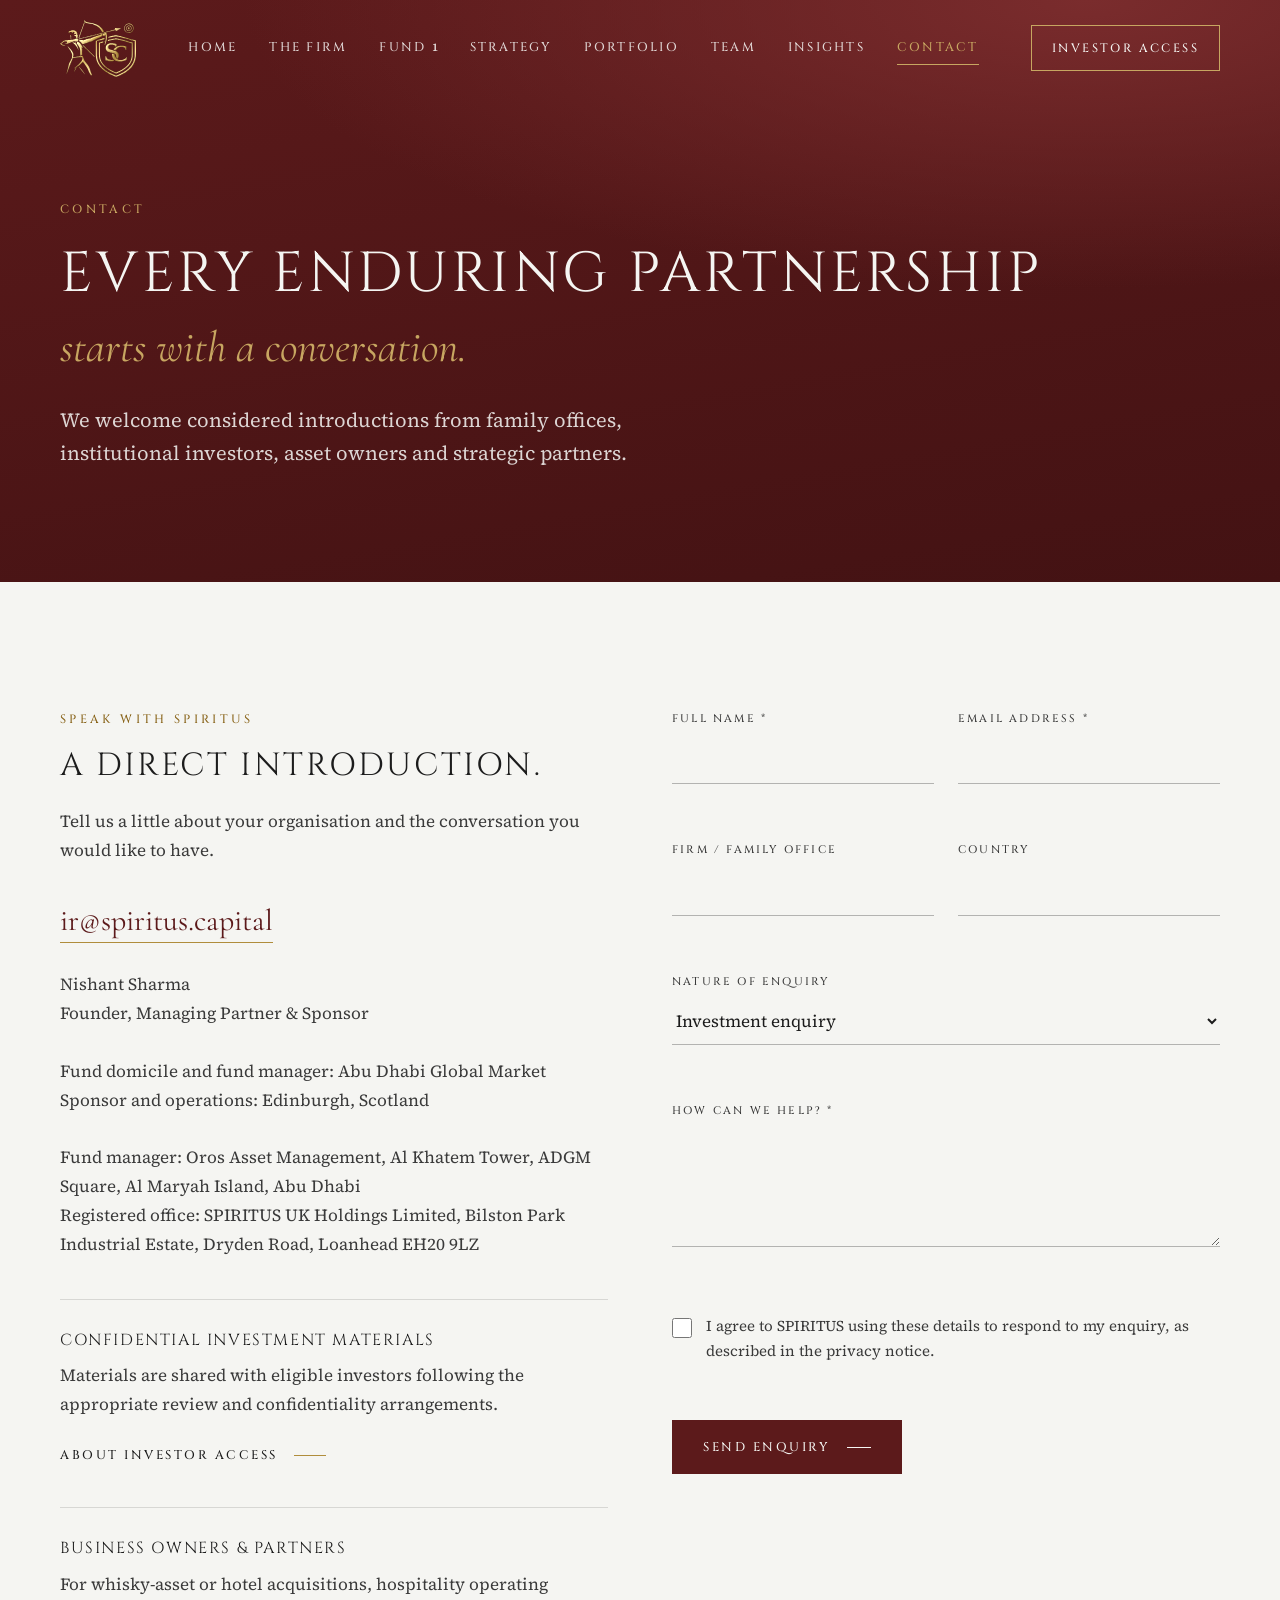
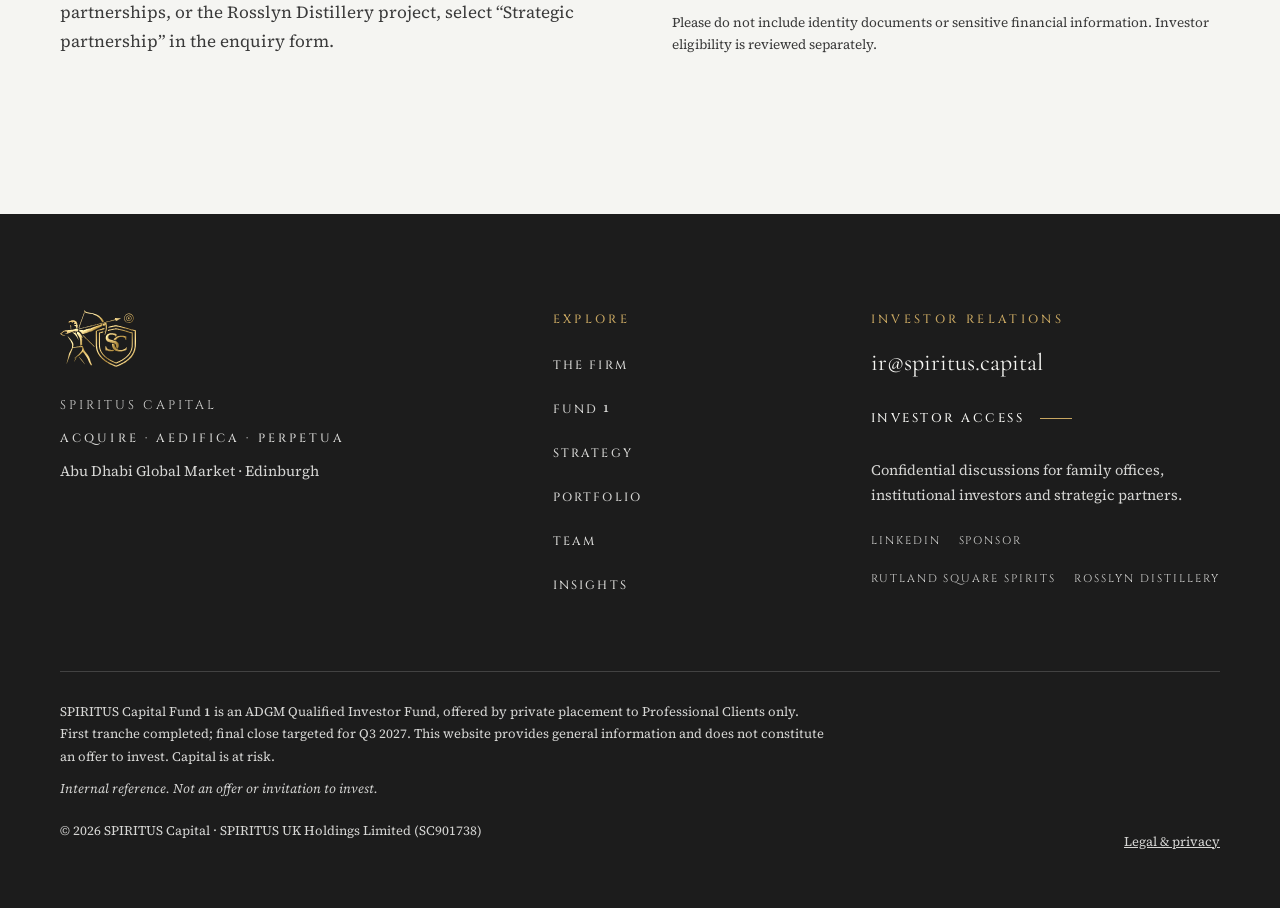
==== contact/index.html @ 17da9417 "Launch SPIRITUS Capital website Co-Authored-By: Claude Opus 5.5 <noreply@anthropic.com> Claude-Sessi" ====
<!DOCTYPE html>
<html lang="en-GB">
<head>
<meta charset="utf-8">
<meta name="viewport" content="width=device-width, initial-scale=1">
<title>Contact | SPIRITUS Capital</title>
<meta name="description" content="Contact SPIRITUS Capital investor relations about SPIRITUS Capital Fund 1, asset opportunities or partnerships.">
<meta name="robots" content="index, follow">
<link rel="canonical" href="https://spiritus.capital/contact/">
<meta property="og:type" content="website">
<meta property="og:site_name" content="SPIRITUS Capital">
<meta property="og:title" content="Contact | SPIRITUS Capital">
<meta property="og:description" content="Contact SPIRITUS Capital investor relations about SPIRITUS Capital Fund 1, asset opportunities or partnerships.">
<meta property="og:url" content="https://spiritus.capital/contact/">
<meta property="og:image" content="https://spiritus.capital/assets/og.jpg">
<meta property="og:image:width" content="1200"><meta property="og:image:height" content="630">
<meta property="og:image:alt" content="SPIRITUS Capital — private equity, Abu Dhabi Global Market">
<meta name="twitter:card" content="summary_large_image">
<meta name="theme-color" content="#5C1A1B">
<link rel="icon" type="image/svg+xml" href="/assets/img/crest-gold.svg">
<link rel="icon" type="image/png" sizes="32x32" href="/assets/img/favicon-32.png">
<link rel="apple-touch-icon" href="/assets/img/apple-touch-icon.png">
<link rel="preload" href="/assets/fonts/cinzel-400.woff2" as="font" type="font/woff2" crossorigin>
<link rel="preload" href="/assets/fonts/cormorant-400i.woff2" as="font" type="font/woff2" crossorigin>
<link rel="preload" href="/assets/fonts/sourceserif-400.woff2" as="font" type="font/woff2" crossorigin>
<link rel="stylesheet" href="/assets/site.css">
</head>
<body>
<a class="skip" href="#main">Skip to content</a>
<div class="progress" id="progress" aria-hidden="true"></div>
<svg width="0" height="0" style="position:absolute" aria-hidden="true" focusable="false"><defs>
<linearGradient id="foil" gradientUnits="userSpaceOnUse" x1="0" y1="0" x2="800" y2="600">
<stop offset="0" stop-color="#7d5c1f"/><stop offset=".16" stop-color="#c9a458"/><stop offset=".3" stop-color="#f1dfa0"/><stop offset=".42" stop-color="#b08d3c"/><stop offset=".56" stop-color="#e3c77f"/><stop offset=".7" stop-color="#94712a"/><stop offset=".84" stop-color="#d9bc72"/><stop offset="1" stop-color="#8c6a26"/></linearGradient>
<linearGradient id="glint" gradientUnits="userSpaceOnUse" x1="0" y1="0" x2="800" y2="220">
<stop offset=".38" stop-color="#fff8e2" stop-opacity="0"/><stop offset=".5" stop-color="#fff8e2" stop-opacity=".55"/><stop offset=".62" stop-color="#fff8e2" stop-opacity="0"/>
<animateTransform attributeName="gradientTransform" type="translate" values="-1000 0;-1000 0;1000 0" keyTimes="0;.55;1" dur="9s" repeatCount="indefinite"/></linearGradient>
<filter id="emboss" x="-4%" y="-4%" width="108%" height="112%" color-interpolation-filters="sRGB">
<feGaussianBlur in="SourceAlpha" stdDeviation="2.2" result="b"/>
<feSpecularLighting in="b" surfaceScale="4" specularConstant=".85" specularExponent="18" lighting-color="#fff4d6" result="s"><feDistantLight azimuth="225" elevation="40"/></feSpecularLighting>
<feComposite in="s" in2="SourceAlpha" operator="in" result="s2"/>
<feComposite in="SourceGraphic" in2="s2" operator="arithmetic" k2="1" k3=".6" result="lit"/>
<feOffset in="SourceAlpha" dx="1.5" dy="3" result="o"/><feGaussianBlur in="o" stdDeviation="3" result="ob"/>
<feFlood flood-color="#160404" flood-opacity=".6"/><feComposite in2="ob" operator="in" result="shadow"/>
<feMerge><feMergeNode in="shadow"/><feMergeNode in="lit"/></feMerge></filter>
<filter id="emboss-sm" x="-6%" y="-6%" width="112%" height="116%" color-interpolation-filters="sRGB">
<feGaussianBlur in="SourceAlpha" stdDeviation="3" result="b"/>
<feSpecularLighting in="b" surfaceScale="3" specularConstant=".7" specularExponent="14" lighting-color="#fff4d6" result="s"><feDistantLight azimuth="225" elevation="45"/></feSpecularLighting>
<feComposite in="s" in2="SourceAlpha" operator="in" result="s2"/>
<feComposite in="SourceGraphic" in2="s2" operator="arithmetic" k2="1" k3=".5" result="lit"/>
<feOffset in="SourceAlpha" dx="2" dy="5" result="o"/><feGaussianBlur in="o" stdDeviation="4" result="ob"/>
<feFlood flood-color="#0e0303" flood-opacity=".55"/><feComposite in2="ob" operator="in" result="shadow"/>
<feMerge><feMergeNode in="shadow"/><feMergeNode in="lit"/></feMerge></filter>
</defs></svg>
<header class="site" id="hdr">
  <div class="wrap hbar">
    <a class="mark" href="/" aria-label="SPIRITUS Capital — home"><svg class="crest " viewBox="0 0 800 600" role="img" aria-label="SPIRITUS Capital" focusable="false"><g filter="url(#emboss-sm)"><use href="/assets/img/crest-symbol.svg#c" fill="url(#foil)"/></g></svg></a>
    <nav class="main" id="nav" aria-label="Main">
      <a href="/">Home</a><a href="/firm/">The Firm</a><a href="/fund/">Fund&nbsp;<span class="n1">1</span></a><a href="/strategy/">Strategy</a><a href="/portfolio/">Portfolio</a><a href="/team/">Team</a><a href="/insights/">Insights</a><a href="/contact/" aria-current="page">Contact</a>
    </nav>
    <div class="hright">
      <a class="access" href="/investor-access/">Investor access</a>
      <button class="burger" id="burger" aria-label="Menu" aria-expanded="false" aria-controls="nav"><i></i><i></i><i></i></button>
    </div>
  </div>
</header>
<main id="main">

  <section class="phero g-ox grad on-dark"><div class="wrap"><p class="eyebrow" data-h>Contact</p><h1 data-h style="--d:.12s"><span class="disp">Every enduring partnership</span><span class="stmt">starts with a conversation.</span></h1><p class="lead" data-h style="--d:.28s">We welcome considered introductions from family offices, institutional investors, asset owners and strategic partners.</p></div></section>
  <section class="sec g-iv"><div class="wrap grid2">
    <div data-r>
      <p class="eyebrow">Speak with SPIRITUS</p>
      <h2 style="margin:18px 0 22px"><span class="head">A direct introduction.</span></h2>
      <p class="body">Tell us a little about your organisation and the conversation you would like to have.</p>
      <p style="margin-top:30px"><a class="mailto" href="mailto:ir@spiritus.capital">ir@spiritus.capital</a></p>
      <p class="body" style="margin-top:24px">Nishant Sharma<br>Founder, Managing Partner &amp; Sponsor<br><br>Fund domicile and fund manager: Abu Dhabi Global Market<br>Sponsor and operations: Edinburgh, Scotland<br><br>Fund manager: Oros Asset Management, Al Khatem Tower, ADGM Square, Al Maryah Island, Abu Dhabi<br>Registered office: SPIRITUS UK Holdings Limited, Bilston Park Industrial Estate, Dryden Road, Loanhead EH20 9LZ</p>
      <div class="block-line" style="margin-top:40px"><p class="title">Confidential investment materials</p><p class="body">Materials are shared with eligible investors following the appropriate review and confidentiality arrangements.</p><p style="margin-top:14px"><a class="go" href="/investor-access/">About investor access</a></p></div>
      <div class="block-line"><p class="title">Business owners &amp; partners</p><p class="body">For whisky-asset or hotel acquisitions, hospitality operating partnerships, or the Rosslyn Distillery project, select “Strategic partnership” in the enquiry form.</p></div>
    </div>
    <form class="form" id="enquiry" novalidate data-r style="--d:.12s">
      <div><label for="f-name">Full name *</label><input id="f-name" required autocomplete="name"></div>
      <div><label for="f-email">Email address *</label><input id="f-email" type="email" required autocomplete="email"></div>
      <div><label for="f-firm">Firm / family office</label><input id="f-firm" autocomplete="organization"></div>
      <div><label for="f-country">Country</label><input id="f-country" autocomplete="country-name"></div>
      <div class="full"><label for="f-type">Nature of enquiry</label><select id="f-type"><option>Investment enquiry</option><option>Investor access</option><option>Strategic partnership</option><option>Professional adviser</option><option>Media enquiry</option><option>Other</option></select></div>
      <div class="full"><label for="f-msg">How can we help? *</label><textarea id="f-msg" required></textarea></div>
      <div class="full check"><input type="checkbox" id="f-consent" required><label for="f-consent">I agree to SPIRITUS using these details to respond to my enquiry, as described in the privacy notice.</label></div>
      <div class="full"><button class="btn ox" type="submit">Send enquiry</button></div>
      <p class="full form-msg" id="form-msg" role="status" aria-live="polite"></p>
      <p class="full caption">Please do not include identity documents or sensitive financial information. Investor eligibility is reviewed separately.</p>
    </form>
  </div></section>

</main>
<footer class="site on-dark">
  <div class="wrap fgrid">
    <div>
      <svg class="crest sym" viewBox="0 0 800 600" aria-hidden="true" focusable="false"><g filter="url(#emboss-sm)"><use href="/assets/img/crest-symbol.svg#c" fill="url(#foil)"/></g></svg>
      <p class="fid">SPIRITUS CAPITAL</p>
      <p class="motto">ACQUIRE · AEDIFICA · PERPETUA</p>
      <p class="floc">Abu Dhabi Global Market · Edinburgh</p>
    </div>
    <nav class="fnav" aria-label="Footer"><p class="eyebrow">Explore</p><a href="/firm/">The Firm</a><a href="/fund/">Fund&nbsp;<span class="n1">1</span></a><a href="/strategy/">Strategy</a><a href="/portfolio/">Portfolio</a><a href="/team/">Team</a><a href="/insights/">Insights</a></nav>
    <div class="fcontact"><p class="eyebrow" style="margin-top:0">Investor relations</p><a class="fmail" href="mailto:ir@spiritus.capital">ir@spiritus.capital</a><br><a class="go" href="/investor-access/">Investor access</a><p>Confidential discussions for family offices, institutional investors and strategic partners.</p><p class="flinks"><a class="fl" href="https://www.linkedin.com/company/147026980/" target="_blank" rel="noopener">LinkedIn</a><a class="fl" href="https://www.nishantsharma.co.uk" target="_blank" rel="noopener">Sponsor</a><a class="fl" href="https://www.rutlandsquarespirits.com" target="_blank" rel="noopener">Rutland Square Spirits</a><a class="fl" href="https://www.rosslyndistillery.com" target="_blank" rel="noopener">Rosslyn Distillery</a></p></div>
  </div>
  <div class="wrap flegal">
    <p>SPIRITUS Capital Fund&nbsp;<span class="n1">1</span> is an ADGM Qualified Investor Fund, offered by private placement to Professional Clients only. First tranche completed; final close targeted for Q3 2027. This website provides general information and does not constitute an offer to invest. Capital is at risk.</p>
    <p class="std">Internal reference. Not an offer or invitation to invest.</p>
    <div class="row"><span>© 2026 SPIRITUS Capital · SPIRITUS UK Holdings Limited (SC901738)</span><a href="/legal/">Legal &amp; privacy</a></div>
  </div>
</footer>
<script src="/assets/site.js" defer></script>
</body>
</html>
---- assets/site.css ----
@font-face{font-family:"Cinzel";font-style:normal;font-weight:400;font-display:swap;src:url(fonts/cinzel-400.woff2) format("woff2")}
@font-face{font-family:"Cinzel";font-style:normal;font-weight:500;font-display:swap;src:url(fonts/cinzel-500.woff2) format("woff2")}
@font-face{font-family:"Cinzel";font-style:normal;font-weight:600;font-display:swap;src:url(fonts/cinzel-600.woff2) format("woff2")}
@font-face{font-family:"Cormorant Garamond";font-style:normal;font-weight:400;font-display:swap;src:url(fonts/cormorant-400.woff2) format("woff2")}
@font-face{font-family:"Cormorant Garamond";font-style:normal;font-weight:500;font-display:swap;src:url(fonts/cormorant-500.woff2) format("woff2")}
@font-face{font-family:"Cormorant Garamond";font-style:italic;font-weight:400;font-display:swap;src:url(fonts/cormorant-400i.woff2) format("woff2")}
@font-face{font-family:"Cormorant Garamond";font-style:italic;font-weight:500;font-display:swap;src:url(fonts/cormorant-500i.woff2) format("woff2")}
@font-face{font-family:"Source Serif 4";font-style:normal;font-weight:400;font-display:swap;src:url(fonts/sourceserif-400.woff2) format("woff2")}
@font-face{font-family:"Source Serif 4";font-style:normal;font-weight:600;font-display:swap;src:url(fonts/sourceserif-600.woff2) format("woff2")}
@font-face{font-family:"Source Serif 4";font-style:italic;font-weight:400;font-display:swap;src:url(fonts/sourceserif-400i.woff2) format("woff2")}

/* ── SPIRITUS Capital Brand Book v1.0 — governed tokens ───────────────── */
:root{
  --oxblood:#5C1A1B; --oxblood-deep:#431213; --oxblood-tint:#7A2C2D;
  --charcoal:#1C1C1C; --charcoal-soft:#3A3A3A;
  --ivory:#F5F5F2; --bone:#EBEBE6;
  --gold:#B08D3C;        /* rules, borders, marks only */
  --gold-ink:#89641A;    /* gold text on light grounds (4.93:1) */
  --gold-light:#C7A661;  /* gold text on dark grounds */
  --on-dark:rgba(245,245,242,.86);
  --line:rgba(28,28,28,.14); --line-dark:rgba(245,245,242,.18);
  --display:"Cinzel",serif; --voice:"Cormorant Garamond",serif; --body:"Source Serif 4",serif;
  --ease:cubic-bezier(.2,.7,.1,1);
  --wrap:1240px; --gut:40px;
}
*{box-sizing:border-box;margin:0;padding:0}
html{scroll-behavior:smooth;-webkit-text-size-adjust:100%}
body{background:var(--ivory);color:var(--charcoal);font-family:var(--body);font-size:17px;line-height:1.7;font-variant-numeric:tabular-nums lining-nums;-webkit-font-smoothing:antialiased;text-rendering:optimizeLegibility}
img{display:block;max-width:100%}
a{color:inherit}
::selection{background:var(--gold-light);color:var(--charcoal)}
:focus-visible{outline:1px solid var(--gold);outline-offset:4px}
.skip{position:absolute;left:-999px;top:10px;background:var(--ivory);padding:12px 18px;z-index:200;font-family:var(--display);font-size:12px;letter-spacing:.16em}
.skip:focus{left:16px}
.wrap{max-width:var(--wrap);margin:0 auto;padding-left:var(--gut);padding-right:var(--gut)}

/* ── Type system: Display · Heading · Eyebrow · Lead · Body · Statement · Caption ── */
.eyebrow{font-family:var(--display);font-size:12px;font-weight:500;letter-spacing:.28em;text-transform:uppercase;color:var(--gold-ink);line-height:1.6}
.on-dark .eyebrow{color:var(--gold-light)}
.disp,.head{display:block}
.disp{font-family:var(--display);font-weight:400;text-transform:uppercase;letter-spacing:.06em;line-height:1.12;font-size:clamp(34px,4.4vw,60px)}
.head{font-family:var(--display);font-weight:400;text-transform:uppercase;letter-spacing:.08em;line-height:1.2;font-size:clamp(24px,2.5vw,34px)}
.stmt{display:block;font-family:var(--voice);font-style:italic;font-weight:400;letter-spacing:0;text-transform:none;line-height:1.2;margin-top:.35em;color:var(--oxblood)}
h1 .stmt{font-size:clamp(30px,3.4vw,46px)}
h2 .stmt{font-size:clamp(24px,2.4vw,32px)}
.on-dark .stmt{color:var(--gold-light)}
.title{font-family:var(--display);font-weight:400;text-transform:uppercase;letter-spacing:.1em;font-size:18px;line-height:1.4}
.lead{font-size:20px;line-height:1.65;max-width:62ch}
p{max-width:68ch}
.body{color:var(--charcoal-soft)}
.on-dark p,.on-dark .body{color:var(--on-dark)}
.caption{font-size:13.5px;line-height:1.6;color:var(--charcoal-soft);max-width:80ch}
.on-dark .caption{color:var(--on-dark)}
.quote{font-family:var(--voice);font-style:italic;font-size:clamp(26px,2.6vw,36px);line-height:1.3;color:var(--oxblood);max-width:30ch}

/* ── Grounds ── */
.g-ox{background:var(--oxblood);color:var(--ivory)}
.g-ox.grad{background:radial-gradient(120% 90% at 85% 0%,var(--oxblood-tint) 0%,transparent 55%),linear-gradient(170deg,var(--oxblood) 0%,var(--oxblood-deep) 100%)}
.g-bone{background:var(--bone)}
.g-iv{background:var(--ivory)}
section.sec{padding:128px 0;position:relative}
section.sec.g-iv+section.sec.g-iv{border-top:1px solid var(--line)}

/* ── Rules & links (no icon set: hairline device only) ── */
.rule{height:1px;background:var(--gold);transform-origin:left center}
.on-dark .rule{background:var(--gold-light)}
.go{display:inline-flex;align-items:center;gap:16px;min-height:44px;font-family:var(--display);font-size:12.5px;font-weight:500;letter-spacing:.2em;text-transform:uppercase;text-decoration:none;color:var(--charcoal)}
.go::after{content:"";width:32px;height:1px;background:var(--gold);transition:width .5s var(--ease)}
.go:hover::after,.go:focus-visible::after{width:56px}
.on-dark .go{color:var(--ivory)}
.on-dark .go::after{background:var(--gold-light)}
.btn{display:inline-flex;align-items:center;gap:18px;min-height:54px;padding:0 30px;font-family:var(--display);font-size:12.5px;font-weight:500;letter-spacing:.2em;text-transform:uppercase;text-decoration:none;border:1px solid var(--gold-light);background:var(--gold-light);color:var(--charcoal);transition:background .35s var(--ease),color .35s var(--ease)}
.btn::after{content:"";width:24px;height:1px;background:currentColor;transition:width .5s var(--ease)}
.btn:hover::after{width:40px}
.btn:hover{background:transparent;color:var(--ivory)}
.btn.ox{background:var(--oxblood);border-color:var(--oxblood);color:var(--ivory)}
.btn.ox:hover{background:transparent;color:var(--oxblood)}

/* ── Header ── */
header.site{position:fixed;top:0;left:0;right:0;z-index:60;transition:background .5s var(--ease),border-color .5s var(--ease)}
header.site::after{content:"";position:absolute;left:0;right:0;bottom:0;height:1px;background:var(--line-dark);opacity:0;transition:opacity .5s}
header.site.solid{background:rgba(67,18,19,.97)}
header.site.solid::after{opacity:1}
.hbar{display:flex;align-items:center;justify-content:space-between;height:96px;gap:24px;transition:height .5s var(--ease)}
header.site.solid .hbar{height:80px}
.mark{display:flex;align-items:center;min-height:48px;padding:4px 0}
.mark .crest{width:76px;height:auto}
nav.main{display:flex;gap:32px}
nav.main a{position:relative;font-family:var(--display);font-size:12.5px;font-weight:500;letter-spacing:.18em;text-transform:uppercase;text-decoration:none;color:var(--on-dark);padding:14px 0;white-space:nowrap;transition:color .3s}
nav.main a::after{content:"";position:absolute;left:0;bottom:8px;height:1px;width:100%;background:var(--gold-light);transform:scaleX(0);transform-origin:left;transition:transform .5s var(--ease)}
nav.main a:hover{color:var(--ivory)}
nav.main a:hover::after,nav.main a[aria-current="page"]::after{transform:scaleX(1)}
nav.main a[aria-current="page"]{color:var(--gold-light)}
.hright{display:flex;align-items:center;gap:20px}
.access{display:inline-flex;align-items:center;min-height:46px;padding:0 20px;border:1px solid var(--gold-light);font-family:var(--display);font-size:12px;font-weight:500;letter-spacing:.2em;text-transform:uppercase;color:var(--ivory);text-decoration:none;white-space:nowrap;transition:background .35s var(--ease),color .35s}
.access:hover{background:var(--gold-light);color:var(--charcoal)}
.burger{display:none;width:46px;height:46px;background:none;border:none;cursor:pointer;color:var(--ivory);position:relative}
.burger i{position:absolute;left:10px;right:10px;height:1px;background:currentColor;transition:transform .4s var(--ease),opacity .3s}
.burger i:nth-child(1){top:16px}.burger i:nth-child(2){top:23px}.burger i:nth-child(3){top:30px}
.burger[aria-expanded="true"] i:nth-child(1){transform:translateY(7px) rotate(45deg)}
.burger[aria-expanded="true"] i:nth-child(2){opacity:0}
.burger[aria-expanded="true"] i:nth-child(3){transform:translateY(-7px) rotate(-45deg)}
.progress{position:fixed;top:0;left:0;height:1px;width:100%;background:var(--gold-light);transform:scaleX(0);transform-origin:left;z-index:70}
@media (max-width:1120px){
  nav.main{position:fixed;inset:80px 0 auto 0;flex-direction:column;gap:0;background:var(--oxblood-deep);padding:12px var(--gut) 32px;border-bottom:1px solid var(--line-dark);clip-path:inset(0 0 100% 0);transition:clip-path .6s var(--ease);visibility:hidden}
  nav.main.open{clip-path:inset(0 0 0 0);visibility:visible}
  nav.main a{padding:16px 0;border-bottom:1px solid var(--line-dark);font-size:13px}
  nav.main a::after{display:none}
  .burger{display:block}
  .hbar{height:80px}
}
@media (max-width:560px){:root{--gut:22px}.access{display:none}}

/* ── Heroes ── */
.hero{min-height:100vh;display:flex;flex-direction:column;justify-content:flex-end;padding-top:150px;overflow:hidden}
.hero>.wrap{width:100%}
.hero-grid{display:grid;grid-template-columns:7fr 5fr;gap:48px;align-items:center;flex:1}
.hero h1{margin:26px 0 34px}
.hero .lead{color:var(--ivory)}
.hero .thesis{margin-top:16px}
.hero .actions{display:flex;flex-wrap:wrap;gap:34px;align-items:center;margin-top:46px}
.seal{display:flex;justify-content:flex-end}
.seal .crest{width:100%;max-width:440px;will-change:transform}
.hero-foot{display:flex;justify-content:space-between;align-items:center;gap:24px;margin-top:84px;padding:24px 0 30px;font-size:14px;color:var(--on-dark);position:relative}
.hero-foot::before{content:"";position:absolute;left:0;right:0;top:0;height:1px;background:var(--line-dark)}
.status{display:inline-flex;align-items:center;gap:14px;font-family:var(--display);font-size:11.5px;font-weight:500;letter-spacing:.22em;text-transform:uppercase;color:var(--gold-light)}
.status::before{content:"";width:32px;height:1px;background:var(--gold-light)}
.scrollcue{display:block;width:1px;height:44px;background:linear-gradient(var(--gold-light),transparent);animation:cue 2.4s var(--ease) infinite;transform-origin:top}
@keyframes cue{0%{transform:scaleY(0)}50%{transform:scaleY(1)}100%{transform:scaleY(1);opacity:0}}
.phero{padding:200px 0 112px}
.phero h1{margin:24px 0 30px}
.phero .lead{color:var(--on-dark)}

/* ── Layout blocks ── */
.split{display:grid;grid-template-columns:4fr 8fr;gap:64px}
.head-row{display:flex;justify-content:space-between;align-items:flex-end;gap:40px;margin-bottom:64px}
.grid3{display:grid;grid-template-columns:repeat(3,1fr);gap:48px}
.grid2{display:grid;grid-template-columns:repeat(2,1fr);gap:64px}
.col{display:flex;flex-direction:column;gap:16px;position:relative;padding-top:28px;text-decoration:none}
.col>.rule{position:absolute;top:0;left:0;right:0}
.col .num{font-family:var(--display);font-size:12px;font-weight:500;letter-spacing:.24em;color:var(--gold-ink)}
.col .sub{font-family:var(--voice);font-style:italic;font-size:19px;color:var(--oxblood)}
.col p{color:var(--charcoal-soft);font-size:16.5px}
.trio p.title,.list p.title{font-size:16px}
.col .go{margin-top:auto;padding-top:8px}
a.col:hover .title{color:var(--oxblood)}
a.col .title{transition:color .3s}
.list>div{display:grid;grid-template-columns:64px 1fr;gap:16px;padding:30px 0;position:relative}
.list>div::before{content:"";position:absolute;left:0;right:0;top:0;height:1px;background:var(--line)}
.list .n{font-family:var(--display);font-size:13px;letter-spacing:.16em;color:var(--gold-ink);padding-top:3px}
.list .title{margin-bottom:8px}
.list p{color:var(--charcoal-soft);font-size:16.5px}
.figure{margin:0}
.figure .frame{overflow:hidden;border:1px solid var(--line-dark)}
.figure img{width:100%;height:auto;transform:scale(1.06);transition:transform 2.4s var(--ease)}
.figure.in img{transform:scale(1)}
.figure figcaption{margin-top:14px}
.tiles{display:grid;grid-template-columns:repeat(3,1fr);margin:56px 0 32px;position:relative}
.tiles::before,.tiles::after{content:"";position:absolute;left:0;right:0;height:1px;background:var(--line)}
.tiles::before{top:0}.tiles::after{bottom:0}
.tiles>div{padding:32px 28px 30px 0}
.tiles>div+div{padding-left:28px;border-left:1px solid var(--line)}
.tiles .v{font-family:var(--display);font-size:clamp(30px,3vw,42px);letter-spacing:.04em;line-height:1;color:var(--oxblood)}
.tiles .k{font-family:var(--display);font-size:11px;font-weight:500;letter-spacing:.24em;text-transform:uppercase;color:var(--gold-ink);margin-top:14px}
.statusblock{padding-left:26px;position:relative}
.statusblock::before{content:"";position:absolute;left:0;top:4px;bottom:4px;width:1px;background:var(--gold)}
.ticks{list-style:none;margin-top:22px}
.ticks li{padding:13px 0;border-top:1px solid var(--line);font-size:16px;color:var(--charcoal-soft)}
.trio{display:grid;grid-template-columns:repeat(3,1fr);gap:40px;margin-top:56px;padding-top:32px;position:relative}
.trio::before{content:"";position:absolute;left:0;right:0;top:0;height:1px;background:var(--line-dark)}
.trio .title{color:var(--ivory);margin:12px 0 10px;font-size:16px}
.trio p{font-size:16px}

/* ── Team ── */
.people{display:grid;grid-template-columns:repeat(2,1fr);gap:64px 56px}
.person{display:grid;grid-template-columns:200px 1fr;gap:30px;align-items:start}
.portrait{position:relative;aspect-ratio:1/1;overflow:hidden;border:1px solid var(--gold);background:var(--bone)}
.portrait img{width:100%;height:100%;object-fit:cover;filter:saturate(.9);transition:filter .8s var(--ease),transform 1.2s var(--ease)}
.portrait:hover img{filter:saturate(1);transform:scale(1.02)}
.mono{position:absolute;inset:0;display:flex;align-items:center;justify-content:center;font-family:var(--display);font-size:46px;letter-spacing:.12em;color:var(--oxblood)}
.role{font-family:var(--display);font-size:11px;font-weight:500;letter-spacing:.2em;text-transform:uppercase;color:var(--gold-ink);line-height:1.7;margin-bottom:10px}
.person .title,.affil .title{font-size:19px;margin-bottom:12px}
.person p,.affil p{font-size:16px;color:var(--charcoal-soft)}
.person p.role,.affil p.role{font-size:11px;color:var(--gold-ink);line-height:1.7}
.person p.title,.affil p.title{font-size:19px;color:var(--charcoal);margin-bottom:12px}
@media (max-width:1100px){.people{grid-template-columns:1fr;max-width:760px}}
.fm{display:grid;grid-template-columns:320px 1fr;gap:64px;align-items:start}
.affil{display:grid;grid-template-columns:repeat(3,1fr);gap:44px}
.affil .portrait{margin-bottom:24px}

/* ── Insights ── */
.article{display:grid;grid-template-columns:4fr 8fr;gap:64px;padding:48px 0 64px;position:relative}
.article>.rule{position:absolute;top:0;left:0;right:0}
.article .body p+p{margin-top:18px}
.article .head{font-size:clamp(22px,2.1vw,28px);margin-top:16px}

/* ── Forms ── */
.form{display:grid;grid-template-columns:1fr 1fr;gap:26px 24px}
.form .full{grid-column:1/-1}
.form label{display:block;font-family:var(--display);font-size:11px;font-weight:500;letter-spacing:.2em;text-transform:uppercase;color:var(--charcoal-soft);margin-bottom:6px}
.form input,.form select,.form textarea{width:100%;font:inherit;font-size:17px;padding:10px 0;background:transparent;border:none;border-bottom:1px solid rgba(28,28,28,.3);border-radius:0;color:var(--charcoal);min-height:48px;transition:border-color .3s}
.form input:focus,.form select:focus,.form textarea:focus{outline:none;border-bottom-color:var(--gold)}
.form textarea{min-height:120px;resize:vertical}
.form .check{display:flex;gap:14px;align-items:flex-start}
.form .check input{width:20px;height:20px;min-height:20px;margin-top:5px;flex:none;accent-color:var(--oxblood)}
.form .check label{font-family:var(--body);font-size:15px;letter-spacing:0;text-transform:none;color:var(--charcoal-soft);margin:0}
.form-msg{font-size:15px;color:var(--oxblood);min-height:24px}
.mailto{font-family:var(--voice);font-size:30px;color:var(--oxblood);text-decoration:none;background:linear-gradient(var(--gold),var(--gold)) left bottom/100% 1px no-repeat;padding-bottom:4px}
.block-line{position:relative;padding:30px 0}
.block-line::before{content:"";position:absolute;left:0;right:0;top:0;height:1px;background:var(--line)}
.block-line .title{font-size:16px;margin-bottom:10px}
.legal{display:grid;grid-template-columns:4fr 8fr;gap:64px;padding:40px 0;position:relative}
.legal::before{content:"";position:absolute;left:0;right:0;top:0;height:1px;background:var(--line)}
.legal .title{font-size:16px}
.legal p+p{margin-top:16px}

/* ── Close + footer ── */
.close{padding:120px 0;position:relative}
.close::before{content:"";position:absolute;left:var(--gut);right:var(--gut);top:0;height:1px;background:var(--line);max-width:calc(var(--wrap) - 2*var(--gut));margin:0 auto}
.close .row{display:flex;justify-content:space-between;align-items:flex-end;gap:48px}
.close h2{margin-top:18px}
.close p{margin-top:18px}
footer.site{background:var(--charcoal);color:var(--ivory)}
.fgrid{display:grid;grid-template-columns:5fr 3fr 4fr;gap:56px;padding-top:96px;padding-bottom:64px}
.fgrid .sym{width:76px}
.fid{font-family:var(--display);font-size:12.5px;letter-spacing:.24em;margin-top:28px;color:var(--ivory)}
.motto{font-family:var(--display);font-size:12px;font-weight:500;letter-spacing:.26em;color:var(--gold-light);margin-top:12px}
.floc{font-size:14.5px;color:var(--on-dark);margin-top:10px}
footer .eyebrow{color:var(--gold-light);margin-bottom:14px}
.fnav a{display:flex;align-items:center;min-height:44px;font-family:var(--display);font-size:12px;font-weight:500;letter-spacing:.18em;text-transform:uppercase;text-decoration:none;color:var(--on-dark);transition:color .3s}
.fnav a:hover{color:var(--gold-light)}
.fmail{font-family:var(--voice);font-size:24px;color:var(--ivory);text-decoration:none;display:inline-block;margin-bottom:12px}
.fcontact p{font-size:14.5px;color:var(--on-dark);margin-top:18px}
.flegal{padding-top:30px;padding-bottom:44px;position:relative}
.flegal::before{content:"";position:absolute;left:var(--gut);right:var(--gut);top:0;height:1px;background:var(--line-dark)}
.flegal p{font-size:13px;color:var(--on-dark);max-width:110ch}
.flegal .std{font-style:italic;margin-top:10px}
.flegal .row{display:flex;justify-content:space-between;gap:24px;margin-top:20px;font-size:13px;color:var(--on-dark);flex-wrap:wrap}
.flegal a{color:var(--on-dark);min-height:44px;display:inline-flex;align-items:center}

p.eyebrow{font-size:12px;letter-spacing:.28em;max-width:none}
.on-dark p.eyebrow{color:var(--gold-light)}


/* production additions */
[data-page]{display:block}
main{animation:pagein .6s var(--ease) both}
@keyframes pagein{from{opacity:0}to{opacity:1}}
.links{display:flex;flex-wrap:wrap;gap:8px 28px}
.links .go{font-size:12px}
a.inline{color:var(--oxblood);text-decoration:none;background:linear-gradient(var(--gold),var(--gold)) left bottom/100% 1px no-repeat;padding-bottom:2px}
.flinks{display:flex;flex-wrap:wrap;gap:6px 18px;margin-top:18px}
.flinks .fl{font-family:var(--display);font-size:11px;letter-spacing:.18em;text-transform:uppercase;color:var(--on-dark);text-decoration:none;min-height:32px;display:inline-flex;align-items:center}
.flinks .fl:hover{color:var(--gold-light)}
.legal strong{font-weight:600;color:var(--charcoal)}
picture{display:block}
.terms dl{margin:34px 0 0;border-top:1px solid var(--gold)}
.terms dl>div{display:grid;grid-template-columns:200px 1fr;gap:24px;padding:16px 0;border-bottom:1px solid var(--line)}
.terms dt{font-family:var(--display);font-size:11px;letter-spacing:.18em;text-transform:uppercase;color:var(--gold-ink);padding-top:4px}
.terms dd{margin:0;font-size:16px;line-height:1.6;color:var(--charcoal)}
@media (max-width:640px){.terms dl>div{grid-template-columns:1fr;gap:6px}}
.tiles .fx{font-family:var(--body);font-size:13px;letter-spacing:.02em;color:var(--charcoal-soft);margin-top:6px}
.on-dark .tiles .fx,.g-ox .tiles .fx,.g-ch .tiles .fx{color:var(--on-dark)}
.partner-logo{display:block;width:210px;margin-top:30px;opacity:.95;transition:opacity .3s}
.partner-logo:hover{opacity:1}
.partner-logo img{width:100%;height:auto;display:block}
.people.duo{margin-top:52px;grid-template-columns:1fr;gap:44px;max-width:640px}
.people.duo .person{grid-template-columns:160px 1fr;gap:30px}
@media (max-width:560px){.people.duo .person{grid-template-columns:1fr}.people.duo .portrait{max-width:200px}}
@media (max-width:980px){.partner-logo{width:160px;margin-top:20px}}
@media (max-width:760px){.split>div{min-width:0}.struct{max-width:100%;overflow-x:auto;-webkit-overflow-scrolling:touch;margin-right:calc(var(--gut)*-1);padding-right:var(--gut)}.struct svg{min-width:720px}.struct::after{content:'Scroll to view the full structure →';display:block;font-family:var(--display);font-size:10px;letter-spacing:.2em;text-transform:uppercase;color:var(--gold-ink);margin-top:12px}}
@media (min-width:981px){
.tiles.four{grid-template-columns:repeat(4,1fr)}
.split .tiles.four{grid-template-columns:repeat(2,1fr)}
.split .tiles.four>div:nth-child(3){padding-left:0;border-left:none}
.split .tiles.four>div:nth-child(n+3){border-top:1px solid var(--line)}
}
svg.crest{display:block;height:auto;aspect-ratio:4/3;overflow:visible}
.mark .crest{width:76px}
.sym.crest{width:76px}
.n1{font-family:"Source Serif 4",Georgia,serif;font-variant-numeric:lining-nums;font-weight:600;letter-spacing:0;font-size:.92em}
@media (prefers-reduced-motion:reduce){main{animation:none}}

/* ── Motion ── */
.js [data-r]{opacity:0;transform:translateY(16px);transition:opacity .9s var(--ease),transform .9s var(--ease);transition-delay:var(--d,0s)}
.js [data-r].in{opacity:1;transform:none}
.js .rule[data-line]{transform:scaleX(0);transition:transform 1.4s var(--ease);transition-delay:var(--d,0s)}
.js .rule[data-line].in{transform:scaleX(1)}
@keyframes rise{from{opacity:0;transform:translateY(20px)}to{opacity:1;transform:none}}
@keyframes settle{from{opacity:0;transform:scale(.97)}to{opacity:1;transform:none}}
.hero [data-h],.phero [data-h]{animation:rise 1s var(--ease) both;animation-delay:calc(var(--d,0s) * .7)}
.seal .crest{animation:settle 1.8s var(--ease) .25s both}

@media (prefers-reduced-motion:reduce){
  *,*::before,*::after{transition:none!important;animation:none!important}
  .js [data-r],.hero [data-h],.phero [data-h],.seal .crest{opacity:1!important;transform:none!important}
  .js .rule[data-line]{transform:none!important}
  .figure img{transform:none}
}

/* ── Responsive ── */
@media (max-width:980px){
  .hero-grid,.split,.grid2,.fm,.article,.legal,.fgrid{grid-template-columns:1fr}
  .grid3,.affil,.trio,.tiles{grid-template-columns:1fr}
  .tiles>div+div{border-left:none;padding-left:0;border-top:1px solid var(--line)}
  .people{grid-template-columns:1fr}
  .seal{justify-content:flex-start}.seal .crest{max-width:240px}
  .head-row,.close .row{flex-direction:column;align-items:flex-start}
  section.sec{padding:88px 0}.close{padding:88px 0}
  .phero{padding:160px 0 88px}
  .hero{padding-top:130px}
  .scrollcue{display:none}
  .seal{transform:none!important}
}
@media (max-width:560px){
  .person{grid-template-columns:1fr}.person .portrait{max-width:240px}
  .form{grid-template-columns:1fr}
  .hero-foot{flex-direction:column;align-items:flex-start}
  body{font-size:16px}.lead{font-size:18.5px}
  .btn{letter-spacing:.14em;padding:0 20px;gap:12px;font-size:12px}.btn::after{width:16px}
}
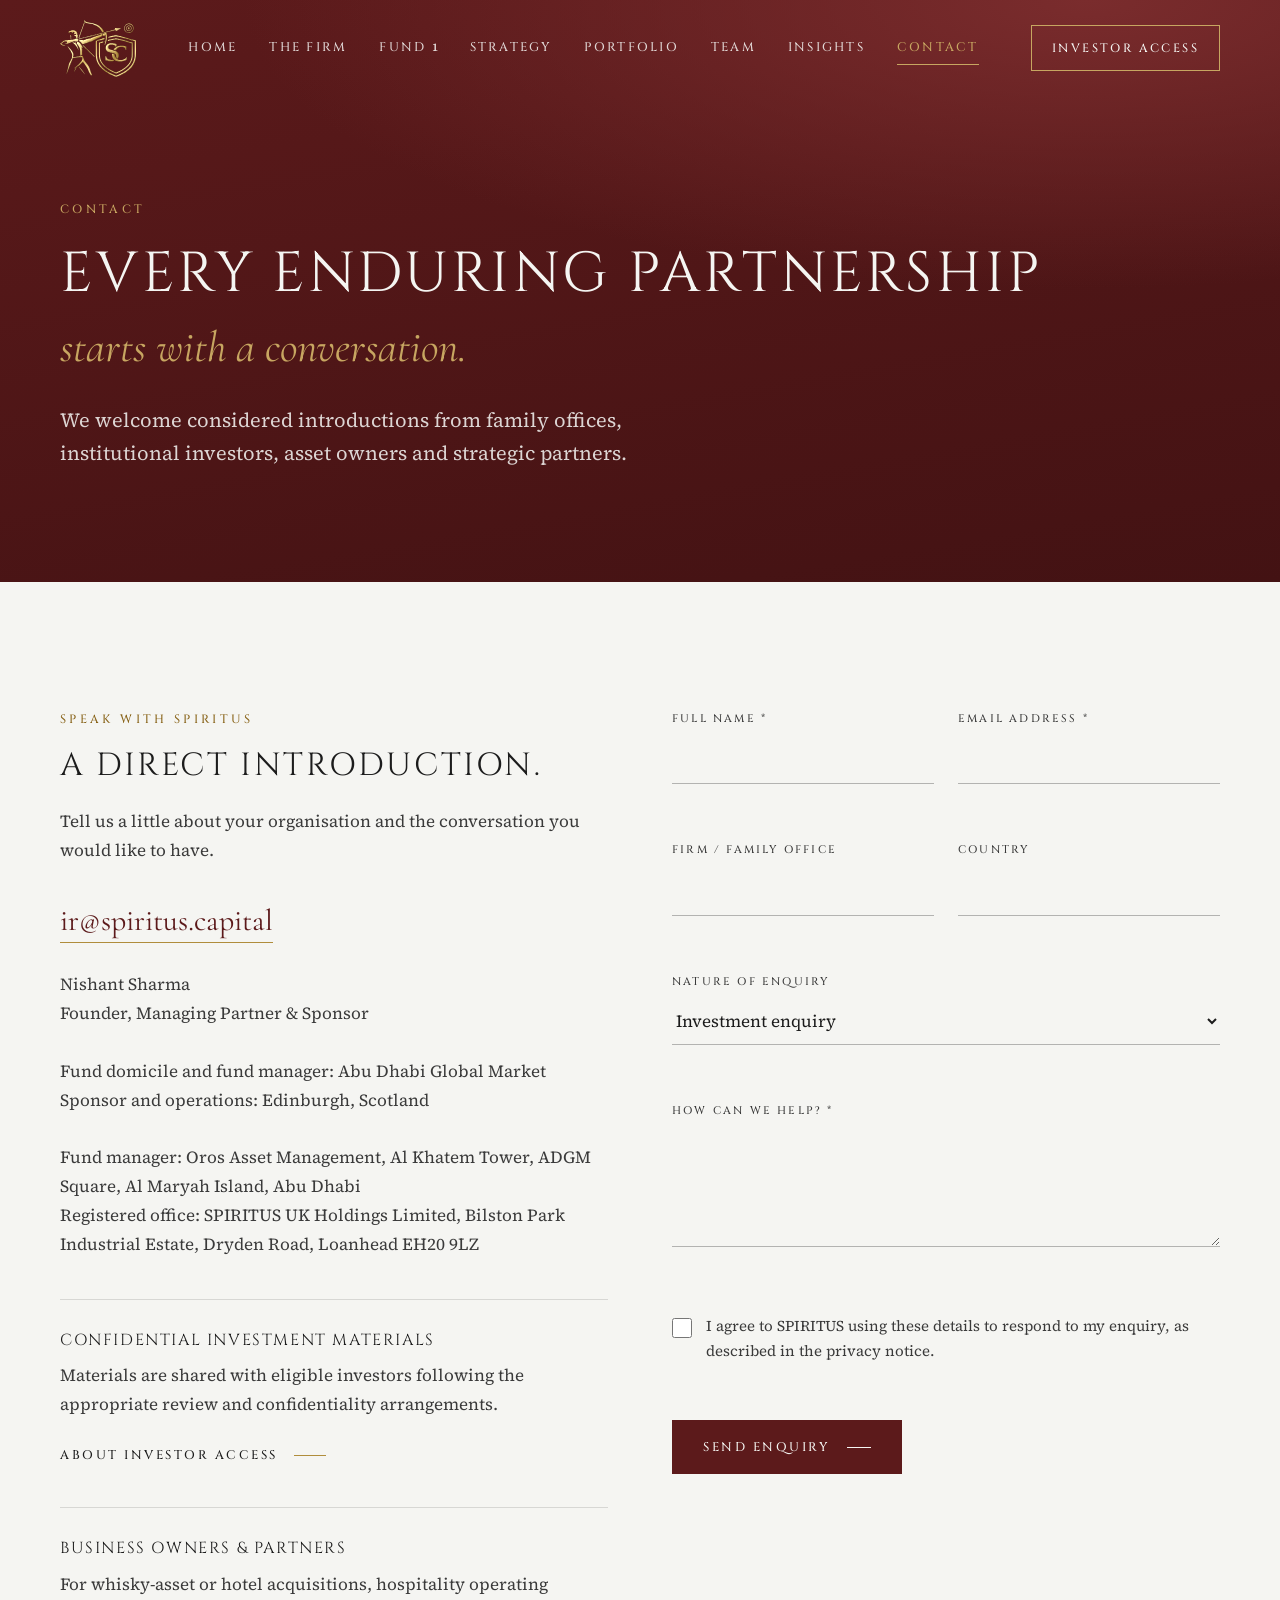
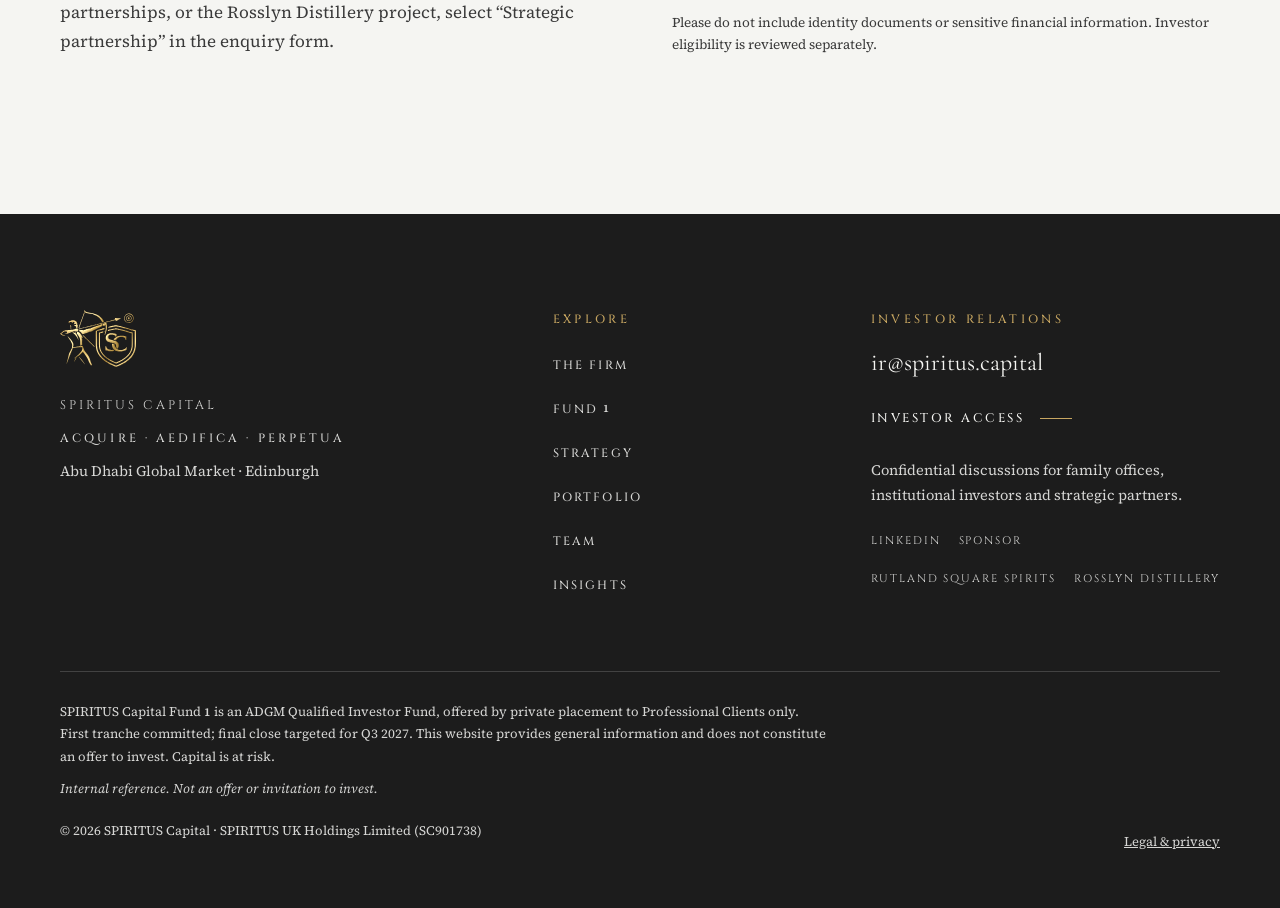
==== commit 44ce2b21: "QA fixes: mobile menu access + Escape, breakpoint 1160px, form delivery and preselect, Insights arti" ====
--- a/contact/index.html
+++ b/contact/index.html
@@ -55,7 +55,7 @@
   <div class="wrap hbar">
     <a class="mark" href="/" aria-label="SPIRITUS Capital — home"><svg class="crest " viewBox="0 0 800 600" role="img" aria-label="SPIRITUS Capital" focusable="false"><g filter="url(#emboss-sm)"><use href="/assets/img/crest-symbol.svg#c" fill="url(#foil)"/></g></svg></a>
     <nav class="main" id="nav" aria-label="Main">
-      <a href="/">Home</a><a href="/firm/">The Firm</a><a href="/fund/">Fund&nbsp;<span class="n1">1</span></a><a href="/strategy/">Strategy</a><a href="/portfolio/">Portfolio</a><a href="/team/">Team</a><a href="/insights/">Insights</a><a href="/contact/" aria-current="page">Contact</a>
+      <a href="/">Home</a><a href="/firm/">The Firm</a><a href="/fund/">Fund&nbsp;<span class="n1">1</span></a><a href="/strategy/">Strategy</a><a href="/portfolio/">Portfolio</a><a href="/team/">Team</a><a href="/insights/">Insights</a><a href="/contact/" aria-current="page">Contact</a><a class="nav-access" href="/investor-access/">Investor access</a>
     </nav>
     <div class="hright">
       <a class="access" href="/investor-access/">Investor access</a>
@@ -76,12 +76,12 @@
       <div class="block-line" style="margin-top:40px"><p class="title">Confidential investment materials</p><p class="body">Materials are shared with eligible investors following the appropriate review and confidentiality arrangements.</p><p style="margin-top:14px"><a class="go" href="/investor-access/">About investor access</a></p></div>
       <div class="block-line"><p class="title">Business owners &amp; partners</p><p class="body">For whisky-asset or hotel acquisitions, hospitality operating partnerships, or the Rosslyn Distillery project, select “Strategic partnership” in the enquiry form.</p></div>
     </div>
-    <form class="form" id="enquiry" novalidate data-r style="--d:.12s">
+    <form class="form" id="enquiry" data-endpoint="" novalidate data-r style="--d:.12s">
       <div><label for="f-name">Full name *</label><input id="f-name" required autocomplete="name"></div>
       <div><label for="f-email">Email address *</label><input id="f-email" type="email" required autocomplete="email"></div>
       <div><label for="f-firm">Firm / family office</label><input id="f-firm" autocomplete="organization"></div>
       <div><label for="f-country">Country</label><input id="f-country" autocomplete="country-name"></div>
-      <div class="full"><label for="f-type">Nature of enquiry</label><select id="f-type"><option>Investment enquiry</option><option>Investor access</option><option>Strategic partnership</option><option>Professional adviser</option><option>Media enquiry</option><option>Other</option></select></div>
+      <div class="full"><label for="f-type">Nature of enquiry</label><select id="f-type"><option value="investment-enquiry">Investment enquiry</option><option value="investor-access">Investor access</option><option value="strategic-partnership">Strategic partnership</option><option value="professional-adviser">Professional adviser</option><option value="media">Media enquiry</option><option value="other">Other</option></select></div>
       <div class="full"><label for="f-msg">How can we help? *</label><textarea id="f-msg" required></textarea></div>
       <div class="full check"><input type="checkbox" id="f-consent" required><label for="f-consent">I agree to SPIRITUS using these details to respond to my enquiry, as described in the privacy notice.</label></div>
       <div class="full"><button class="btn ox" type="submit">Send enquiry</button></div>
@@ -103,7 +103,7 @@
     <div class="fcontact"><p class="eyebrow" style="margin-top:0">Investor relations</p><a class="fmail" href="mailto:ir@spiritus.capital">ir@spiritus.capital</a><br><a class="go" href="/investor-access/">Investor access</a><p>Confidential discussions for family offices, institutional investors and strategic partners.</p><p class="flinks"><a class="fl" href="https://www.linkedin.com/company/147026980/" target="_blank" rel="noopener">LinkedIn</a><a class="fl" href="https://www.nishantsharma.co.uk" target="_blank" rel="noopener">Sponsor</a><a class="fl" href="https://www.rutlandsquarespirits.com" target="_blank" rel="noopener">Rutland Square Spirits</a><a class="fl" href="https://www.rosslyndistillery.com" target="_blank" rel="noopener">Rosslyn Distillery</a></p></div>
   </div>
   <div class="wrap flegal">
-    <p>SPIRITUS Capital Fund&nbsp;<span class="n1">1</span> is an ADGM Qualified Investor Fund, offered by private placement to Professional Clients only. First tranche completed; final close targeted for Q3 2027. This website provides general information and does not constitute an offer to invest. Capital is at risk.</p>
+    <p>SPIRITUS Capital Fund&nbsp;<span class="n1">1</span> is an ADGM Qualified Investor Fund, offered by private placement to Professional Clients only. First tranche committed; final close targeted for Q3 2027. This website provides general information and does not constitute an offer to invest. Capital is at risk.</p>
     <p class="std">Internal reference. Not an offer or invitation to invest.</p>
     <div class="row"><span>© 2026 SPIRITUS Capital · SPIRITUS UK Holdings Limited (SC901738)</span><a href="/legal/">Legal &amp; privacy</a></div>
   </div>
--- a/assets/site.css
+++ b/assets/site.css
@@ -100,16 +100,18 @@
 .burger[aria-expanded="true"] i:nth-child(1){transform:translateY(7px) rotate(45deg)}
 .burger[aria-expanded="true"] i:nth-child(2){opacity:0}
 .burger[aria-expanded="true"] i:nth-child(3){transform:translateY(-7px) rotate(-45deg)}
+nav.main a.nav-access{display:none}
+.struct:focus-visible{outline:2px solid var(--gold-light);outline-offset:4px}
 .progress{position:fixed;top:0;left:0;height:1px;width:100%;background:var(--gold-light);transform:scaleX(0);transform-origin:left;z-index:70}
-@media (max-width:1120px){
-  nav.main{position:fixed;inset:80px 0 auto 0;flex-direction:column;gap:0;background:var(--oxblood-deep);padding:12px var(--gut) 32px;border-bottom:1px solid var(--line-dark);clip-path:inset(0 0 100% 0);transition:clip-path .6s var(--ease);visibility:hidden}
+@media (max-width:1160px){
+  nav.main{position:fixed;inset:80px 0 auto 0;max-height:calc(100vh - 80px);max-height:calc(100dvh - 80px);overflow-y:auto;overscroll-behavior:contain;flex-direction:column;gap:0;background:var(--oxblood-deep);padding:12px var(--gut) 32px;border-bottom:1px solid var(--line-dark);clip-path:inset(0 0 100% 0);transition:clip-path .6s var(--ease);visibility:hidden}
   nav.main.open{clip-path:inset(0 0 0 0);visibility:visible}
   nav.main a{padding:16px 0;border-bottom:1px solid var(--line-dark);font-size:13px}
   nav.main a::after{display:none}
   .burger{display:block}
   .hbar{height:80px}
 }
-@media (max-width:560px){:root{--gut:22px}.access{display:none}}
+@media (max-width:560px){:root{--gut:22px}.access{display:none}nav.main a.nav-access{display:block;color:var(--gold-light)}}
 
 /* ── Heroes ── */
 .hero{min-height:100vh;display:flex;flex-direction:column;justify-content:flex-end;padding-top:150px;overflow:hidden}
@@ -319,3 +321,6 @@
   body{font-size:16px}.lead{font-size:18.5px}
   .btn{letter-spacing:.14em;padding:0 20px;gap:12px;font-size:12px}.btn::after{width:16px}
 }
+
+.article .head a{color:inherit;text-decoration:none;background-image:linear-gradient(currentColor,currentColor);background-size:0 1px;background-repeat:no-repeat;background-position:0 100%;transition:background-size .5s var(--ease)}
+.article .head a:hover,.article .head a:focus-visible{background-size:100% 1px}
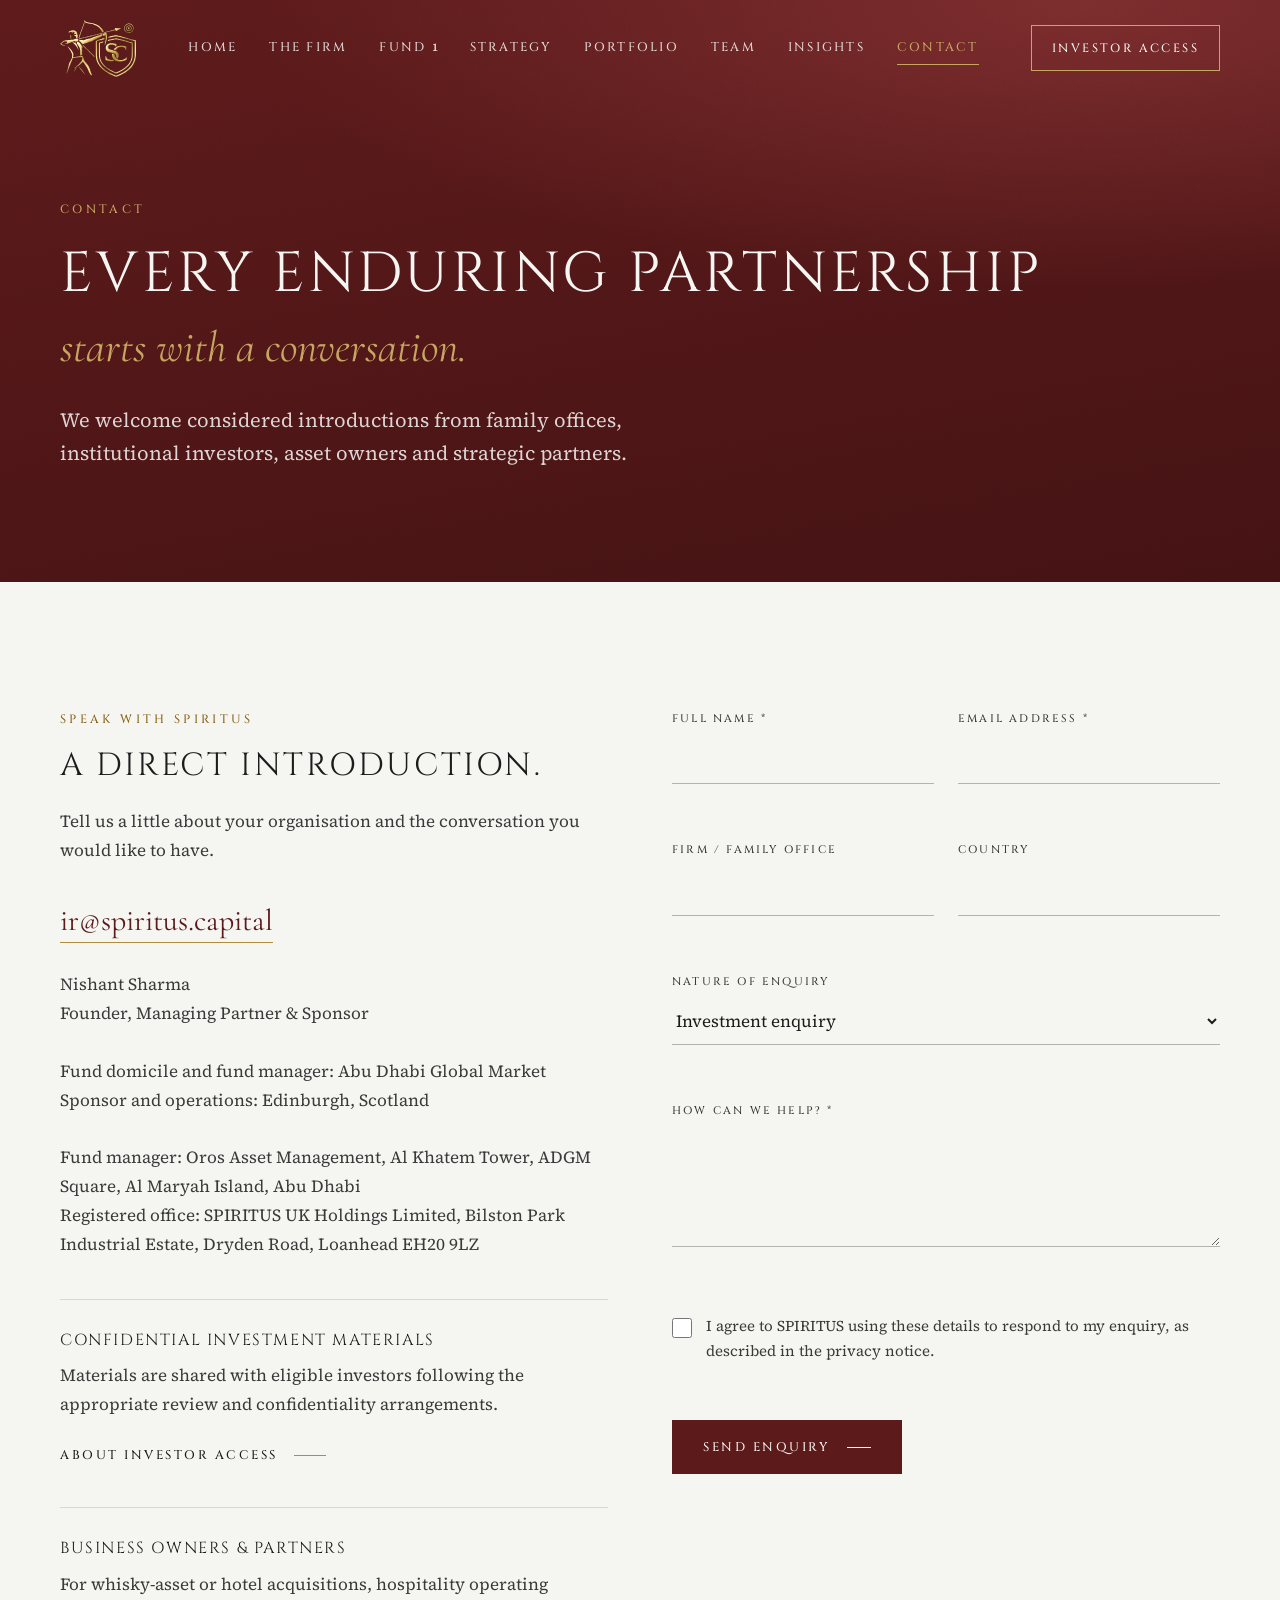
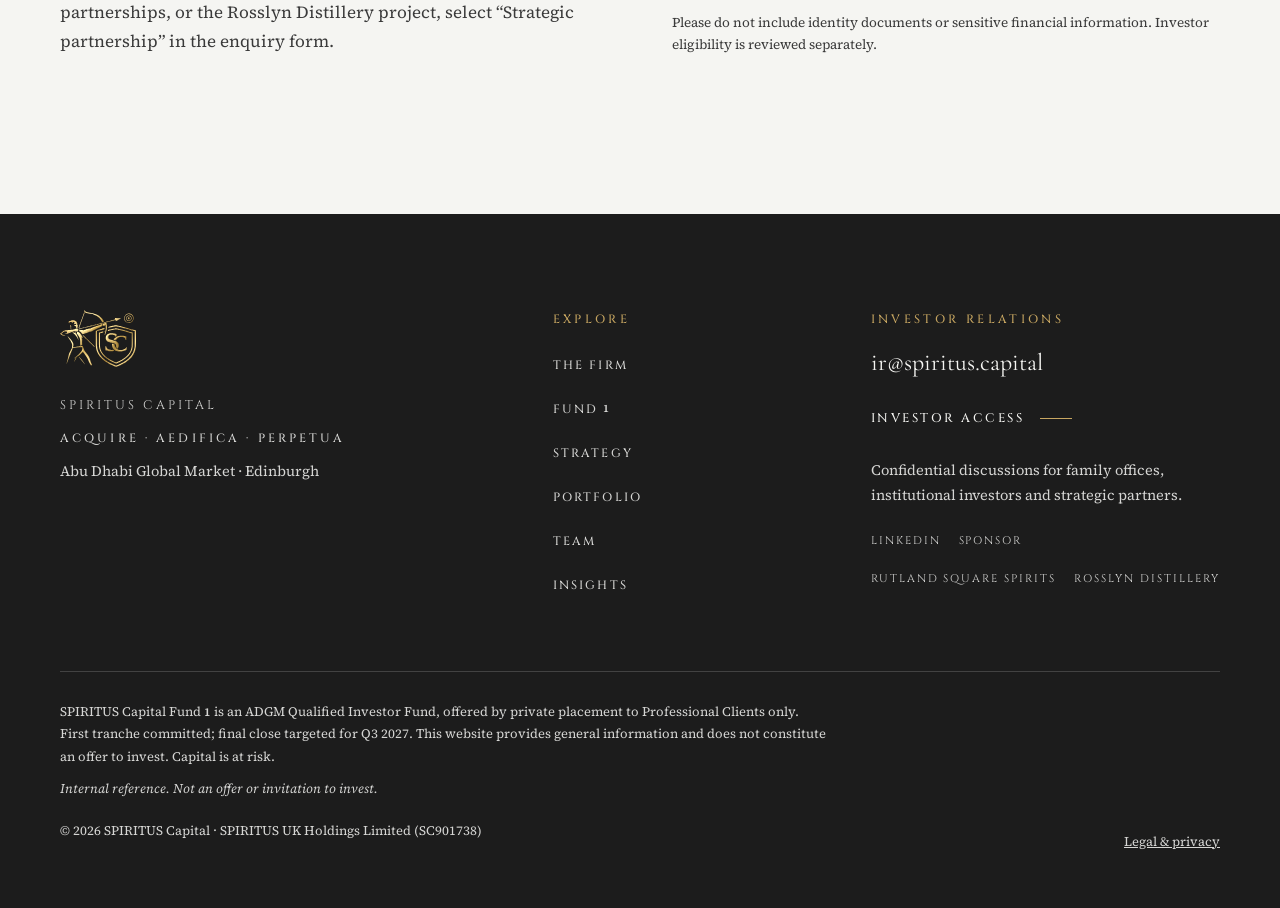
==== commit 038fe416: "Motion layer: page transitions, headline unveil, gold sheen, glass header, grain and cursor light, p" ====
--- a/contact/index.html
+++ b/contact/index.html
@@ -23,7 +23,7 @@
 <link rel="preload" href="/assets/fonts/cinzel-400.woff2" as="font" type="font/woff2" crossorigin>
 <link rel="preload" href="/assets/fonts/cormorant-400i.woff2" as="font" type="font/woff2" crossorigin>
 <link rel="preload" href="/assets/fonts/sourceserif-400.woff2" as="font" type="font/woff2" crossorigin>
-<link rel="stylesheet" href="/assets/site.css">
+<link rel="stylesheet" href="/assets/site.css?v=202611252149">
 </head>
 <body>
 <a class="skip" href="#main">Skip to content</a>
@@ -65,7 +65,7 @@
 </header>
 <main id="main">
 
-  <section class="phero g-ox grad on-dark"><div class="wrap"><p class="eyebrow" data-h>Contact</p><h1 data-h style="--d:.12s"><span class="disp">Every enduring partnership</span><span class="stmt">starts with a conversation.</span></h1><p class="lead" data-h style="--d:.28s">We welcome considered introductions from family offices, institutional investors, asset owners and strategic partners.</p></div></section>
+  <section class="phero g-ox grad on-dark"><div class="wrap"><p class="eyebrow" data-h>Contact</p><h1 data-h style="--d:.12s"><span class="disp">Every enduring partnership</span> <span class="stmt">starts with a conversation.</span></h1><p class="lead" data-h style="--d:.28s">We welcome considered introductions from family offices, institutional investors, asset owners and strategic partners.</p></div></section>
   <section class="sec g-iv"><div class="wrap grid2">
     <div data-r>
       <p class="eyebrow">Speak with SPIRITUS</p>
@@ -76,7 +76,8 @@
       <div class="block-line" style="margin-top:40px"><p class="title">Confidential investment materials</p><p class="body">Materials are shared with eligible investors following the appropriate review and confidentiality arrangements.</p><p style="margin-top:14px"><a class="go" href="/investor-access/">About investor access</a></p></div>
       <div class="block-line"><p class="title">Business owners &amp; partners</p><p class="body">For whisky-asset or hotel acquisitions, hospitality operating partnerships, or the Rosslyn Distillery project, select “Strategic partnership” in the enquiry form.</p></div>
     </div>
-    <form class="form" id="enquiry" data-endpoint="" novalidate data-r style="--d:.12s">
+    <form class="form" id="enquiry" data-endpoint="/api/enquiry" novalidate data-r style="--d:.12s">
+      <div class="hp" aria-hidden="true"><label for="f-website">Leave this field empty</label><input id="f-website" name="website" type="text" tabindex="-1" autocomplete="off"></div>
       <div><label for="f-name">Full name *</label><input id="f-name" required autocomplete="name"></div>
       <div><label for="f-email">Email address *</label><input id="f-email" type="email" required autocomplete="email"></div>
       <div><label for="f-firm">Firm / family office</label><input id="f-firm" autocomplete="organization"></div>
@@ -108,6 +109,6 @@
     <div class="row"><span>© 2026 SPIRITUS Capital · SPIRITUS UK Holdings Limited (SC901738)</span><a href="/legal/">Legal &amp; privacy</a></div>
   </div>
 </footer>
-<script src="/assets/site.js" defer></script>
+<script src="/assets/site.js?v=202611252149" defer></script>
 </body>
 </html>
--- a/assets/site.css
+++ b/assets/site.css
@@ -324,3 +324,73 @@
 
 .article .head a{color:inherit;text-decoration:none;background-image:linear-gradient(currentColor,currentColor);background-size:0 1px;background-repeat:no-repeat;background-position:0 100%;transition:background-size .5s var(--ease)}
 .article .head a:hover,.article .head a:focus-visible{background-size:100% 1px}
+
+.hp{position:absolute!important;left:-10000px;width:1px;height:1px;overflow:hidden}
+
+/* ═══ Motion layer — additive, respects prefers-reduced-motion ═══ */
+::selection{background:var(--gold-light);color:var(--charcoal)}
+
+/* 1 · Seamless page-to-page transitions (cross-document View Transitions) */
+@view-transition{navigation:auto}
+header.site{view-transition-name:site-header}
+::view-transition-old(root){animation:vt-out .32s var(--ease) both}
+::view-transition-new(root){animation:vt-in .62s var(--ease) both}
+@keyframes vt-out{to{opacity:0;transform:translateY(-6px)}}
+@keyframes vt-in{from{opacity:0;transform:translateY(10px)}}
+
+/* 2 · Headline unveil, line by line */
+@keyframes unveil{from{clip-path:inset(0 0 100% 0);transform:translateY(38%)}to{clip-path:inset(-25% -6% -30% -6%);transform:none}}
+.hero h1>span,.phero h1>span{display:block;animation:unveil 1.15s var(--ease) backwards}
+.hero h1>span:nth-child(1),.phero h1>span:nth-child(1){animation-delay:.12s}
+.hero h1>span:nth-child(2),.phero h1>span:nth-child(2){animation-delay:.34s}
+
+/* 3 · Gold-foil sheen on primary actions */
+.btn,.access{position:relative;overflow:hidden;isolation:isolate}
+.btn::before,.access::before{content:"";position:absolute;inset:0;z-index:-1;pointer-events:none;background:linear-gradient(105deg,transparent 35%,rgba(241,223,160,.55) 50%,transparent 65%);transform:translateX(-130%);transition:transform 1s var(--ease)}
+.btn:hover::before,.access:hover::before,.btn:focus-visible::before,.access:focus-visible::before{transform:translateX(130%)}
+
+/* 4 · Frosted-glass header on scroll */
+@supports ((-webkit-backdrop-filter:blur(1px)) or (backdrop-filter:blur(1px))){
+  header.site.solid{background:rgba(67,18,19,.84);-webkit-backdrop-filter:saturate(140%) blur(14px);backdrop-filter:saturate(140%) blur(14px)}
+}
+
+/* 5 · Print grain + cursor-led gold light on oxblood sections */
+.g-ox.grad{position:relative;isolation:isolate}
+.g-ox.grad::before{content:"";position:absolute;inset:0;z-index:-1;pointer-events:none;opacity:.07;mix-blend-mode:overlay;background-image:url("data:image/svg+xml,%3Csvg xmlns='http://www.w3.org/2000/svg' width='180' height='180'%3E%3Cfilter id='n'%3E%3CfeTurbulence type='fractalNoise' baseFrequency='.85' numOctaves='3' stitchTiles='stitch'/%3E%3CfeColorMatrix values='0 0 0 0 1 0 0 0 0 1 0 0 0 0 1 0 0 0 .9 0'/%3E%3C/filter%3E%3Crect width='100%25' height='100%25' filter='url(%23n)'/%3E%3C/svg%3E")}
+.g-ox.grad::after{content:"";position:absolute;inset:0;z-index:-1;pointer-events:none;opacity:0;transition:opacity .9s var(--ease);background:radial-gradient(520px circle at var(--mx,50%) var(--my,40%),rgba(227,199,127,.13),transparent 62%)}
+.g-ox.grad.lit::after{opacity:1}
+
+/* 6 · Portrait curtain reveal */
+.js .person[data-r] .portrait{clip-path:inset(0 0 100% 0);transition:clip-path 1.4s var(--ease);transition-delay:calc(var(--d,0s) + .12s)}
+.js .person[data-r].in .portrait{clip-path:inset(0)}
+.js .person[data-r]:not(.in) .portrait img{transform:scale(1.12)}
+
+/* 7 · Fund structure choreography */
+.js .struct.choreo .flow{stroke-dasharray:1;stroke-dashoffset:1;opacity:0;transition:stroke-dashoffset 1.1s var(--ease),opacity .25s linear;transition-delay:var(--fd,0s)}
+.js .struct.choreo.in .flow{stroke-dashoffset:0;opacity:1}
+.js .struct.choreo .node{opacity:0;transition:opacity .9s var(--ease);transition-delay:var(--fd,0s)}
+.js .struct.choreo.in .node{opacity:1}
+
+/* 8 · Image drift on scroll (scroll-driven, no JS) */
+@supports (animation-timeline:view()){
+  @media (prefers-reduced-motion:no-preference){
+    .figure .frame{overflow:hidden}
+    .figure img{animation:drift linear both;animation-timeline:view();animation-range:cover}
+    @keyframes drift{from{transform:scale(1.12) translateY(-3.5%)}to{transform:scale(1.12) translateY(3.5%)}}
+  }
+}
+
+/* 9 · Card detail on hover */
+a.col>.rule{transition:background-color .5s var(--ease),box-shadow .5s var(--ease)}
+a.col:hover>.rule,a.col:focus-visible>.rule{background-color:var(--gold-light);box-shadow:0 0 0 .5px var(--gold-light)}
+a.col:hover .go::after,a.col:focus-visible .go::after{width:56px}
+
+@media (prefers-reduced-motion:reduce){
+  @view-transition{navigation:none}
+  .hero h1>span,.phero h1>span{clip-path:none!important;transform:none!important}
+  .js .person[data-r] .portrait{clip-path:none!important}
+  .js .person[data-r] .portrait img{transform:none!important}
+  .js .struct.choreo .flow{stroke-dashoffset:0!important;opacity:1!important}
+  .js .struct.choreo .node{opacity:1!important}
+  .g-ox.grad::after{display:none}
+}
